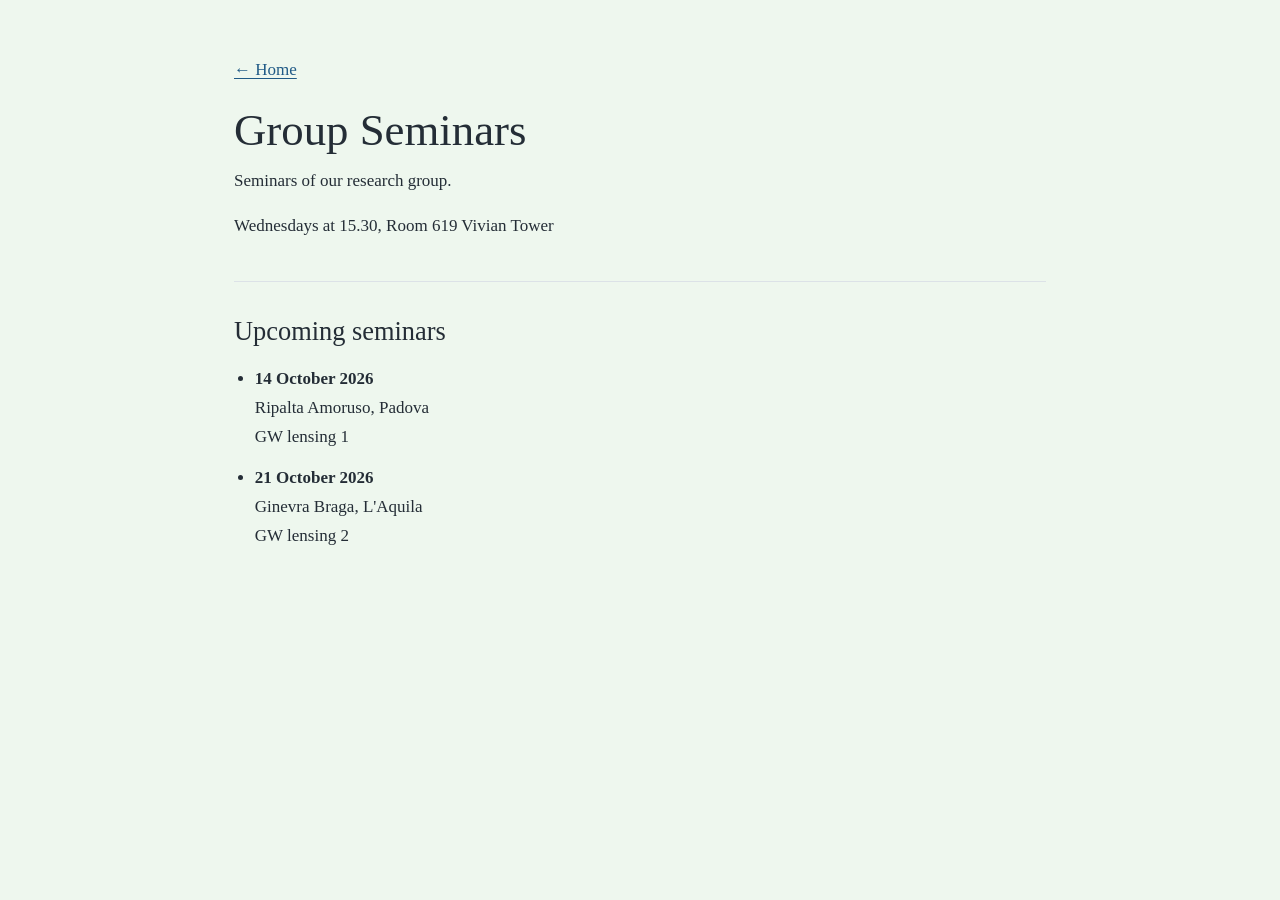
==== seminars.html @ 0da09abc "Update seminars.html" ====
<!DOCTYPE html>
<html lang="en">
<head>
  <meta charset="UTF-8">
  <meta name="viewport" content="width=device-width, initial-scale=1">
  <title>Group Seminars</title>
  <link rel="stylesheet" href="style.css">
</head>
<body>
  <header class="site-header">
    <p><a href="index.html">← Home</a></p>
    <h1>Group Seminars</h1>
    <p>Seminars of our research group.</p>
    <p>Wednesdays at 15.30, Room 619 Vivian Tower</p>
  </header>

<main>
  <section>
    <h2>Upcoming seminars</h2>

    <ul>
      <li>
        <strong>14 October 2026</strong><br>
        Ripalta Amoruso, Padova<br>
        GW lensing 1
      </li>

      <li>
        <strong>21 October 2026</strong><br>
        Ginevra Braga, L'Aquila<br>
        GW lensing 2
      </li>
    </ul>
  </section>
</main>
---- style.css ----
/* Change these colors to personalize the page. No external fonts are needed. */
:root {
  color-scheme: light;
  --background: #eef7ee;
  --text: #242d36;
  --muted: #56616d;
  --link: #205a86;
  --line: #dce2e7;
}

* { box-sizing: border-box; }

html { scroll-padding-top: 1.5rem; }

body {
  max-width: 860px;
  margin: 0 auto;
  padding: 3.5rem 1.5rem 1.5rem;
  background: var(--background);
  color: var(--text);
  font-family: Georgia, "Times New Roman", serif;
  font-size: 1.0625rem;
  line-height: 1.7;
  overflow-wrap: break-word;
}

h1, h2, h3 {
  line-height: 1.3;
  font-weight:  normal;
}

h1 { margin: 0 0 0.5rem; font-size: clamp(2rem, 6vw, 2.8rem); }
h2 { margin: 0 0 1rem; font-size: 1.65rem; }
h3 { margin: 0 0 0.5rem; font-size: 1.2rem; }
p { margin: 0 0 1rem; }

a { color: var(--link); text-underline-offset: 0.2em; }
a:hover { text-decoration-thickness: 2px; }
a:focus-visible { outline: 2px solid var(--link); outline-offset: 4px; }

.affiliation, nav, .muted, footer {
  font-family: -apple-system, BlinkMacSystemFont, "Segoe UI", Arial, sans-serif;
  font-size: 0.9375rem;
}

.affiliation, .muted, footer { color: var(--muted); }

.site-header { padding-bottom: 1.5rem; }
nav { display: flex; flex-wrap: wrap; gap: 0.5rem 1.35rem; margin-top: 1.5rem; }
nav a { padding: 0.25rem 0; }
section { border-top: 1px solid var(--line); padding: 2rem 0; }
section > :last-child { margin-bottom: 0; }
article { margin-top: 1.5rem; }
article p { margin-bottom: 0.4rem; }
ul { padding-left: 1.3rem; }
li { margin-bottom: 0.75rem; }
.publications { list-style: none; padding: 0; }
.publications li { margin-bottom: 1.5rem; }
.publications p { margin-bottom: 0.35rem; }
footer { border-top: 1px solid var(--line); padding-top: 1.25rem; }

.skip-link {
  position: absolute;
  left: 1rem;
  top: -6rem;
  padding: 0.5rem 1rem;
  background: var(--background);
}
.skip-link:focus { top: 0.5rem; }

@media (max-width: 540px) {
  body { padding: 2rem 1.2rem 1rem; }
  nav { gap: 0.4rem 1rem; }
  section { padding: 1.6rem 0; }
}

@media print {
  body { max-width: none; padding: 0; font-size: 11pt; }
  nav, .skip-link { display: none; }
  section { padding: 1rem 0; }
  h2, h3 { break-after: avoid; }
  article, li { break-inside: avoid; }
}
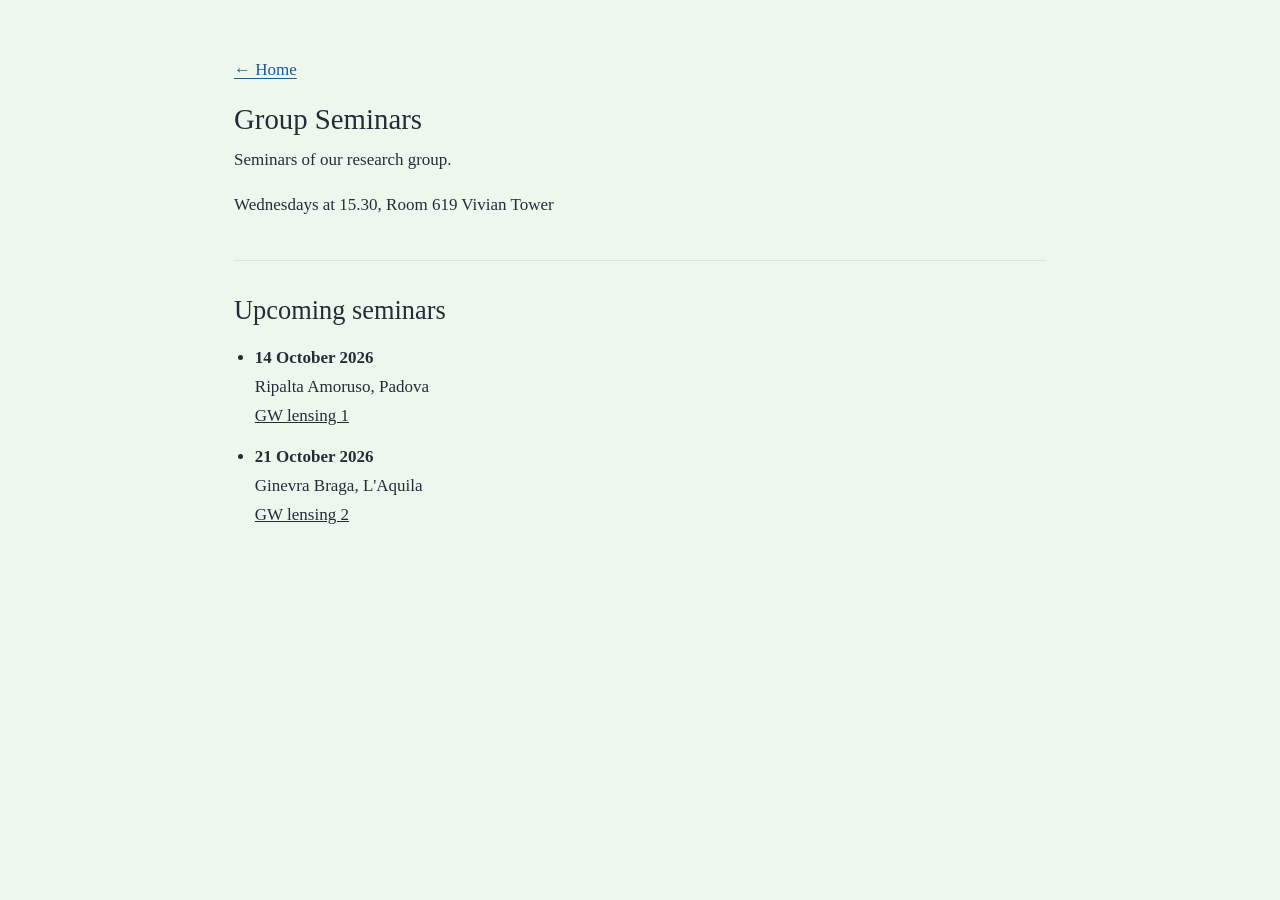
==== commit 06391724: "Update seminars.html" ====
--- a/seminars.html
+++ b/seminars.html
@@ -21,13 +21,13 @@
     <ul>
       <li>
         <strong>14 October 2026</strong><br>
-        Ripalta Amoruso, Padova<br>
+        Ripalta Amoruso, Padova<br><span style="text-decoration: underline;">
         GW lensing 1
       </li>
 
       <li>
         <strong>21 October 2026</strong><br>
-        Ginevra Braga, L'Aquila<br>
+        Ginevra Braga, L'Aquila<br><span style="text-decoration: underline;">
         GW lensing 2
       </li>
     </ul>
--- a/style.css
+++ b/style.css
@@ -29,7 +29,7 @@
   font-weight:  normal;
 }
 
-h1 { margin: 0 0 0.5rem; font-size: clamp(2rem, 6vw, 2.8rem); }
+h1 { margin: 0 0 0.5rem; font-size: 1.8rem;  }
 h2 { margin: 0 0 1rem; font-size: 1.65rem; }
 h3 { margin: 0 0 0.5rem; font-size: 1.2rem; }
 p { margin: 0 0 1rem; }
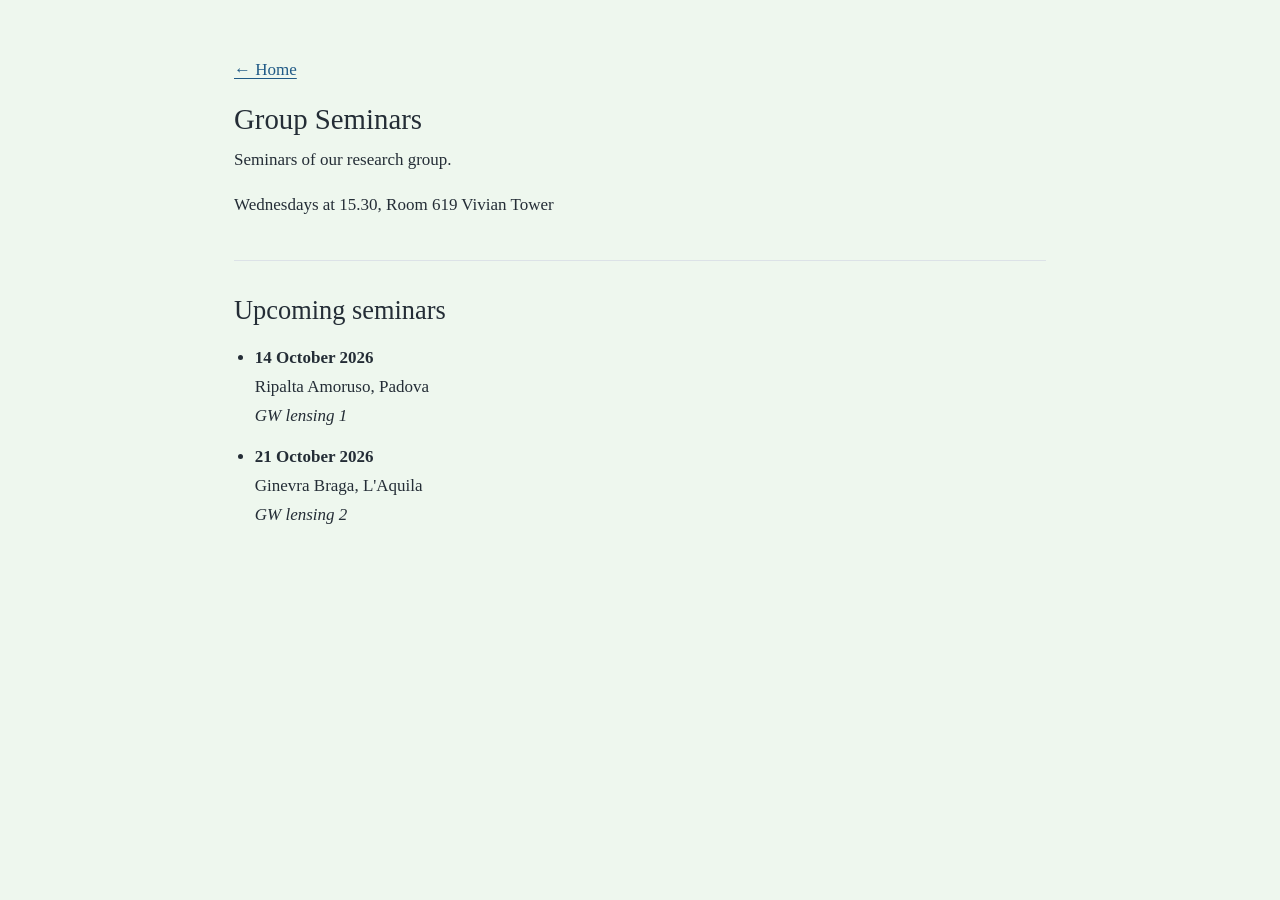
==== commit a8a692dd: "Update seminars.html" ====
--- a/seminars.html
+++ b/seminars.html
@@ -21,14 +21,14 @@
     <ul>
       <li>
         <strong>14 October 2026</strong><br>
-        Ripalta Amoruso, Padova<br><span style="text-decoration: underline;">
-        GW lensing 1
+        Ripalta Amoruso, Padova<br><em>
+        GW lensing 1</em>
       </li>
 
       <li>
         <strong>21 October 2026</strong><br>
-        Ginevra Braga, L'Aquila<br><span style="text-decoration: underline;">
-        GW lensing 2
+        Ginevra Braga, L'Aquila<br><em>
+        GW lensing 2</em>
       </li>
     </ul>
   </section>
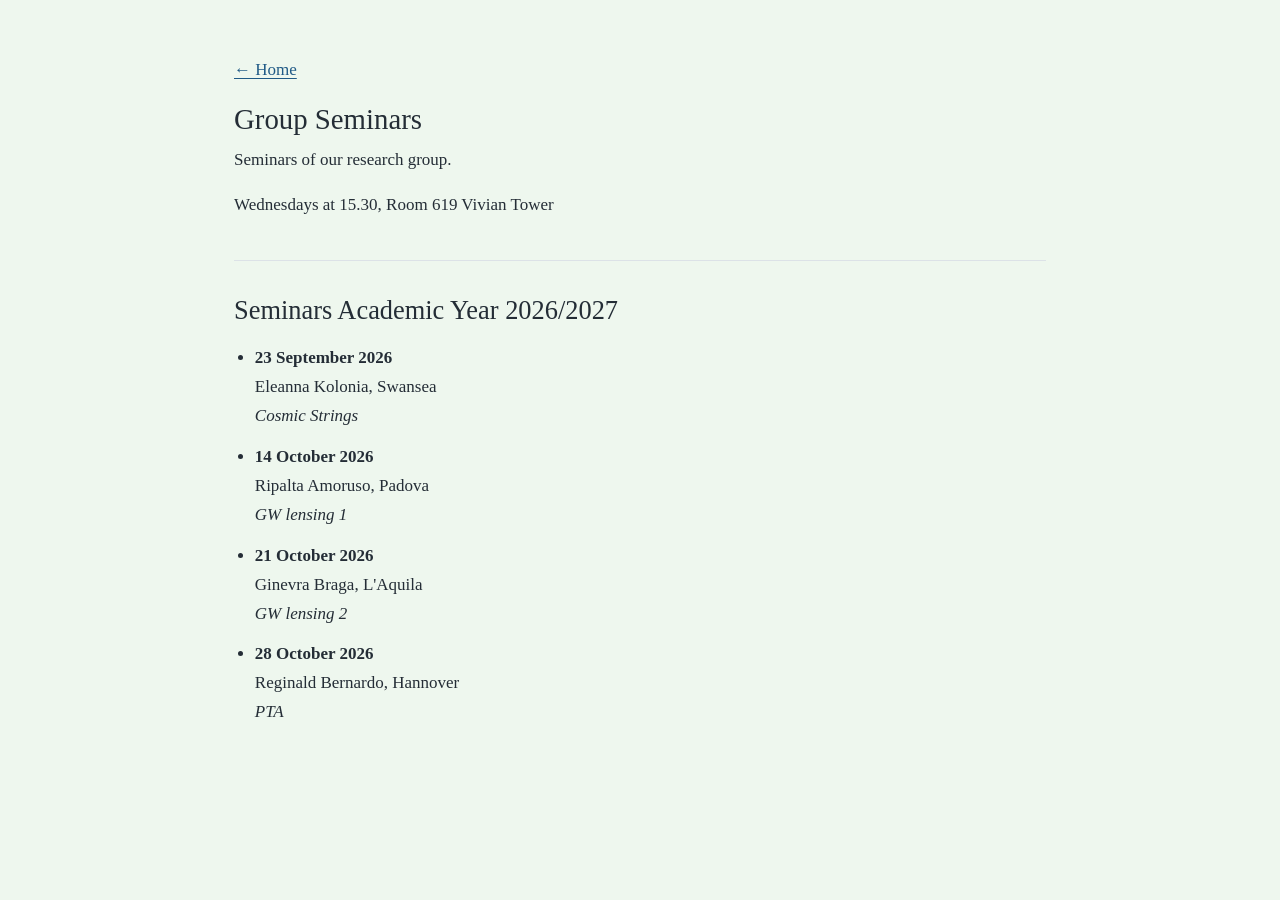
==== commit 0c503b3d: "Update seminar title and add new seminar details" ====
--- a/seminars.html
+++ b/seminars.html
@@ -16,9 +16,15 @@
 
 <main>
   <section>
-    <h2>Upcoming seminars</h2>
+    <h2>Seminars Academic Year 2026/2027</h2>
 
     <ul>
+      <li>
+        <strong>23 September 2026</strong><br>
+        Eleanna Kolonia, Swansea<br><em>
+        Cosmic Strings</em>
+      </li>
+      
       <li>
         <strong>14 October 2026</strong><br>
         Ripalta Amoruso, Padova<br><em>
@@ -30,6 +36,13 @@
         Ginevra Braga, L'Aquila<br><em>
         GW lensing 2</em>
       </li>
+
+      <li>
+        <strong>28 October 2026</strong><br>
+        Reginald Bernardo, Hannover<br><em>
+        PTA</em>
+      </li>
+      
     </ul>
   </section>
 </main>
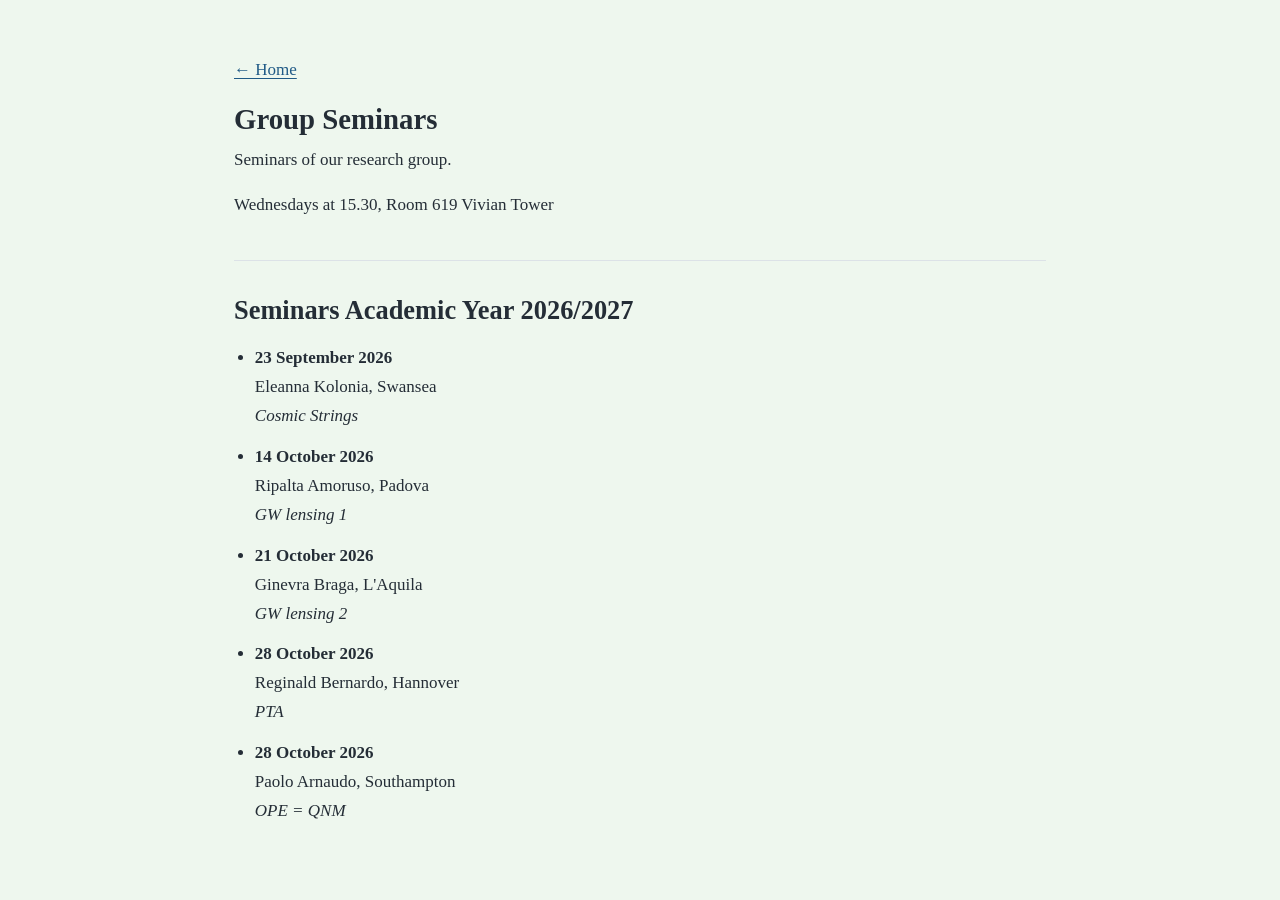
==== commit b6ab888c: "Update seminars.html" ====
--- a/seminars.html
+++ b/seminars.html
@@ -42,6 +42,11 @@
         Reginald Bernardo, Hannover<br><em>
         PTA</em>
       </li>
+      <li>
+        <strong>28 October 2026</strong><br>
+        Paolo Arnaudo, Southampton<br><em>
+        OPE = QNM</em>
+      </li>
       
     </ul>
   </section>
--- a/style.css
+++ b/style.css
@@ -26,14 +26,32 @@
 
 h1, h2, h3 {
   line-height: 1.3;
-  font-weight:  normal;
 }
 
-h1 { margin: 0 0 0.5rem; font-size: 1.8rem;  }
-h2 { margin: 0 0 1rem; font-size: 1.65rem; }
-h3 { margin: 0 0 0.5rem; font-size: 1.2rem; }
-p { margin: 0 0 1rem; }
+h1 {
+  margin: 0 0 0.5rem;
+  font-size: 1.8rem;
+  font-weight: bold;
+}
 
+h2 {
+  margin: 0 0 1rem;
+  font-size: 1.65rem;
+  font-weight: bold;
+}
+
+h3 {
+  margin: 0 0 0.5rem;
+  font-size: 1.2rem;
+  font-weight: bold;
+}
+h4 {
+  font-weight: 600;
+}
+
+p {
+  margin: 0 0 1rem;
+}
 a { color: var(--link); text-underline-offset: 0.2em; }
 a:hover { text-decoration-thickness: 2px; }
 a:focus-visible { outline: 2px solid var(--link); outline-offset: 4px; }
@@ -81,3 +99,20 @@
   h2, h3 { break-after: avoid; }
   article, li { break-inside: avoid; }
 }
+
+
+.subsection {
+  margin-left: 2rem;
+  margin-top: 1.8rem;
+}
+
+.subsection h4 {
+  margin-bottom: 0.5rem;
+  font-size: 1.1rem;
+}
+
+.subsection p {
+  margin-top: 0;
+}
+
+
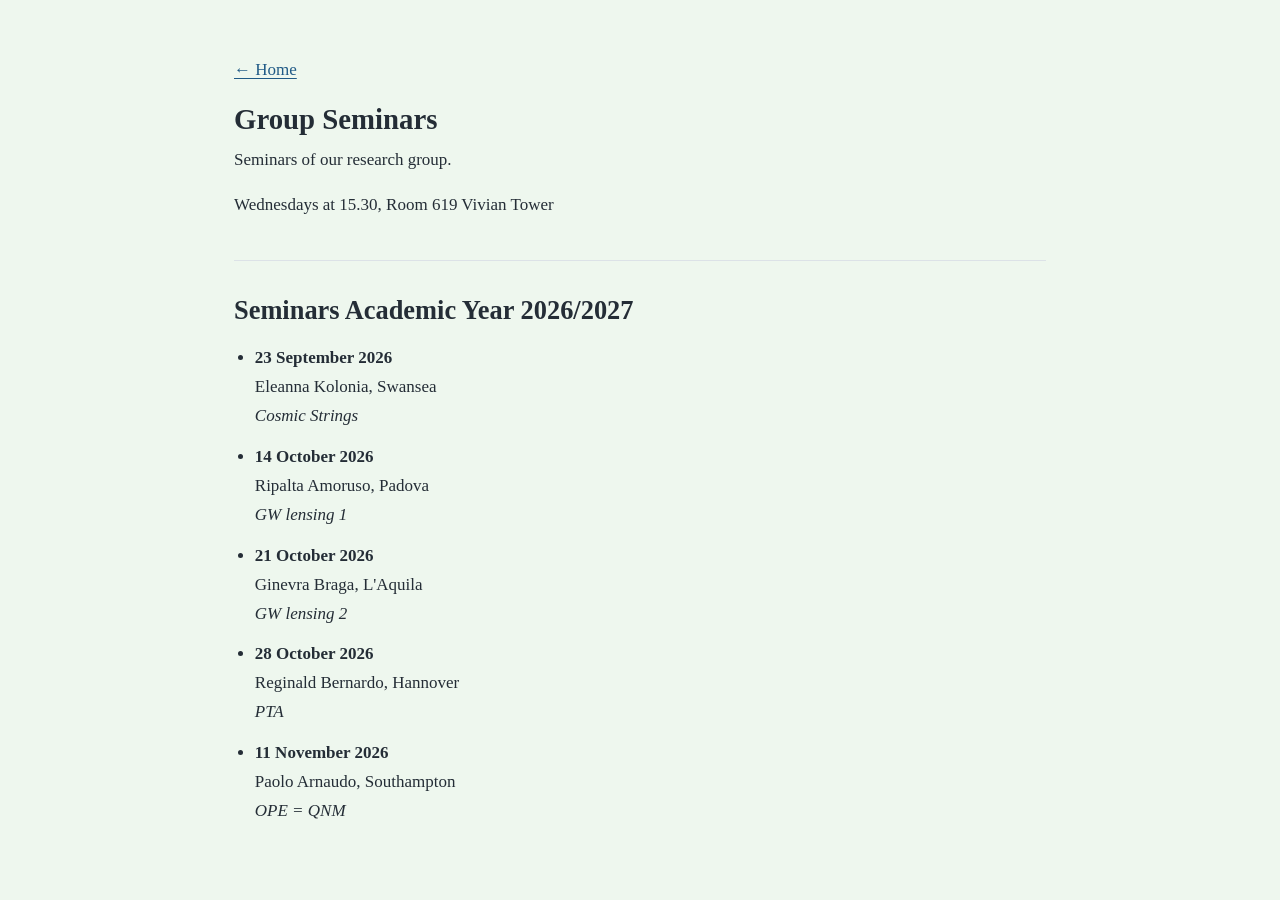
==== commit 7e3914c7: "Update seminar date from October to November 2026" ====
--- a/seminars.html
+++ b/seminars.html
@@ -43,7 +43,7 @@
         PTA</em>
       </li>
       <li>
-        <strong>28 October 2026</strong><br>
+        <strong>11 November 2026</strong><br>
         Paolo Arnaudo, Southampton<br><em>
         OPE = QNM</em>
       </li>
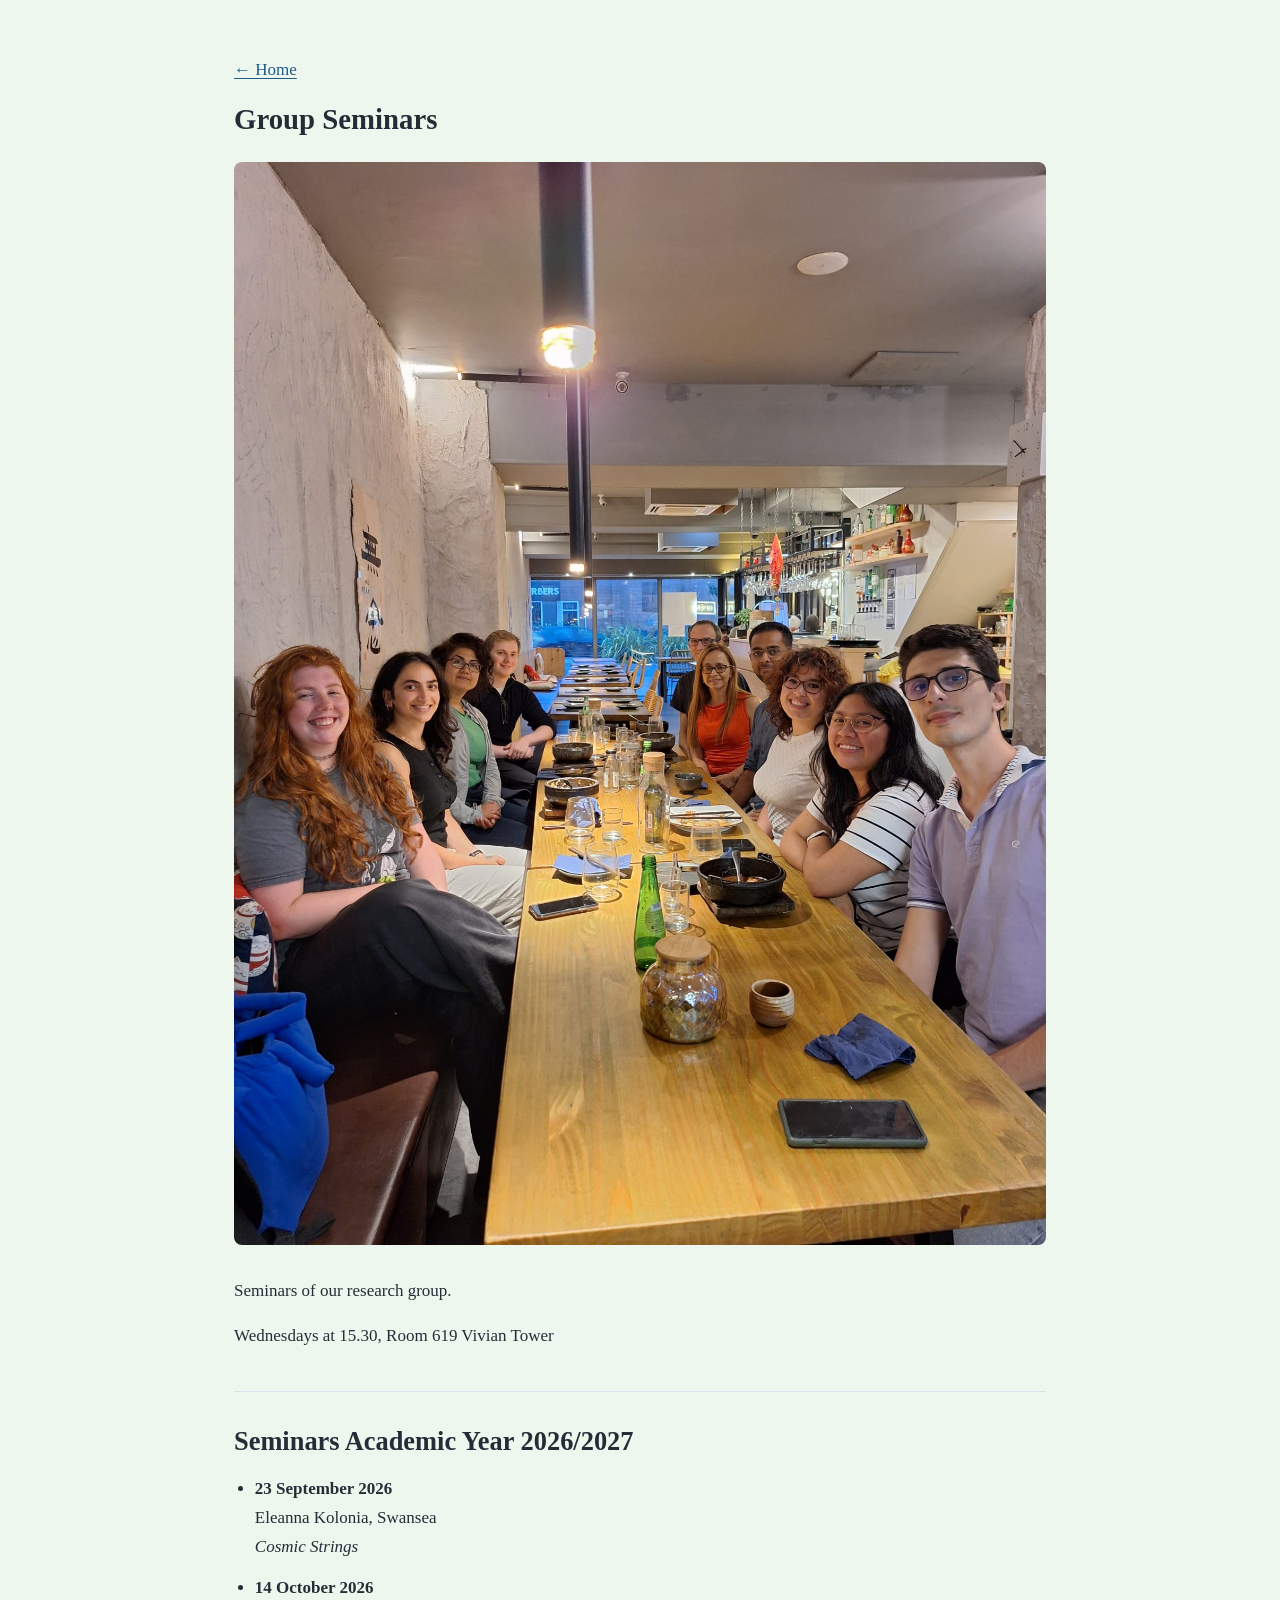
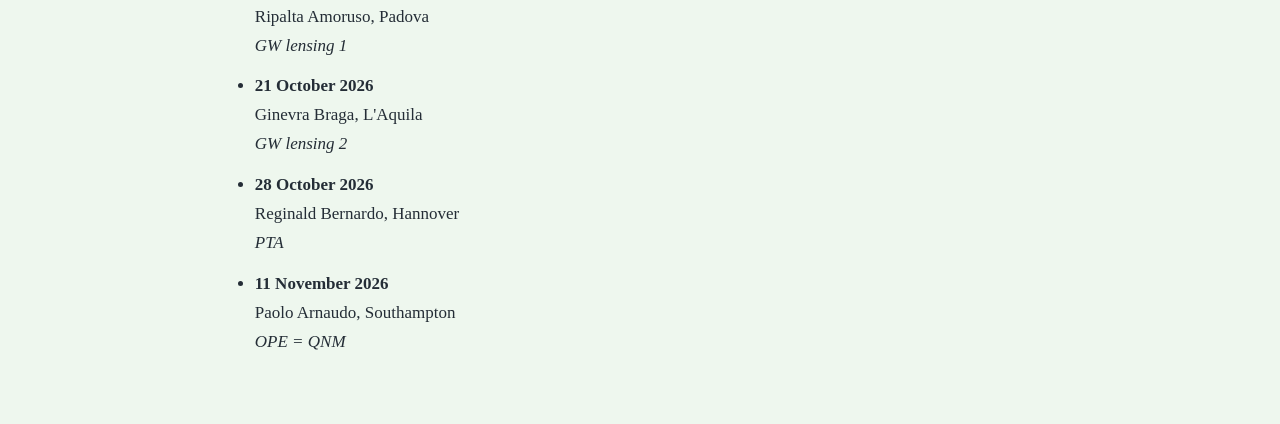
==== commit e574fa8c: "Enhance seminars.html with header and image Added a header with a title, image, and seminar details." ====
--- a/seminars.html
+++ b/seminars.html
@@ -3,13 +3,22 @@
 <head>
   <meta charset="UTF-8">
   <meta name="viewport" content="width=device-width, initial-scale=1">
-  <title>Group Seminars</title>
-  <link rel="stylesheet" href="style.css">
+<title>Group Seminars</title>
+<link rel="stylesheet" href="style.css">
 </head>
+
 <body>
   <header class="site-header">
     <p><a href="index.html">← Home</a></p>
+
     <h1>Group Seminars</h1>
+
+    <img
+      src="images/SwanCGW_2025-08-06_2.jpeg"
+      alt="Swansea cosmology and gravitational-wave group"
+      class="research-image"
+    >
+
     <p>Seminars of our research group.</p>
     <p>Wednesdays at 15.30, Room 619 Vivian Tower</p>
   </header>
--- a/style.css
+++ b/style.css
@@ -115,4 +115,11 @@
   margin-top: 0;
 }
 
-
+.research-image {
+  display: block;
+  width: 850px;
+  max-width: 100%;
+  height: auto;
+  margin: 1.5rem 0 2rem 0;
+  border-radius: 8px;
+}
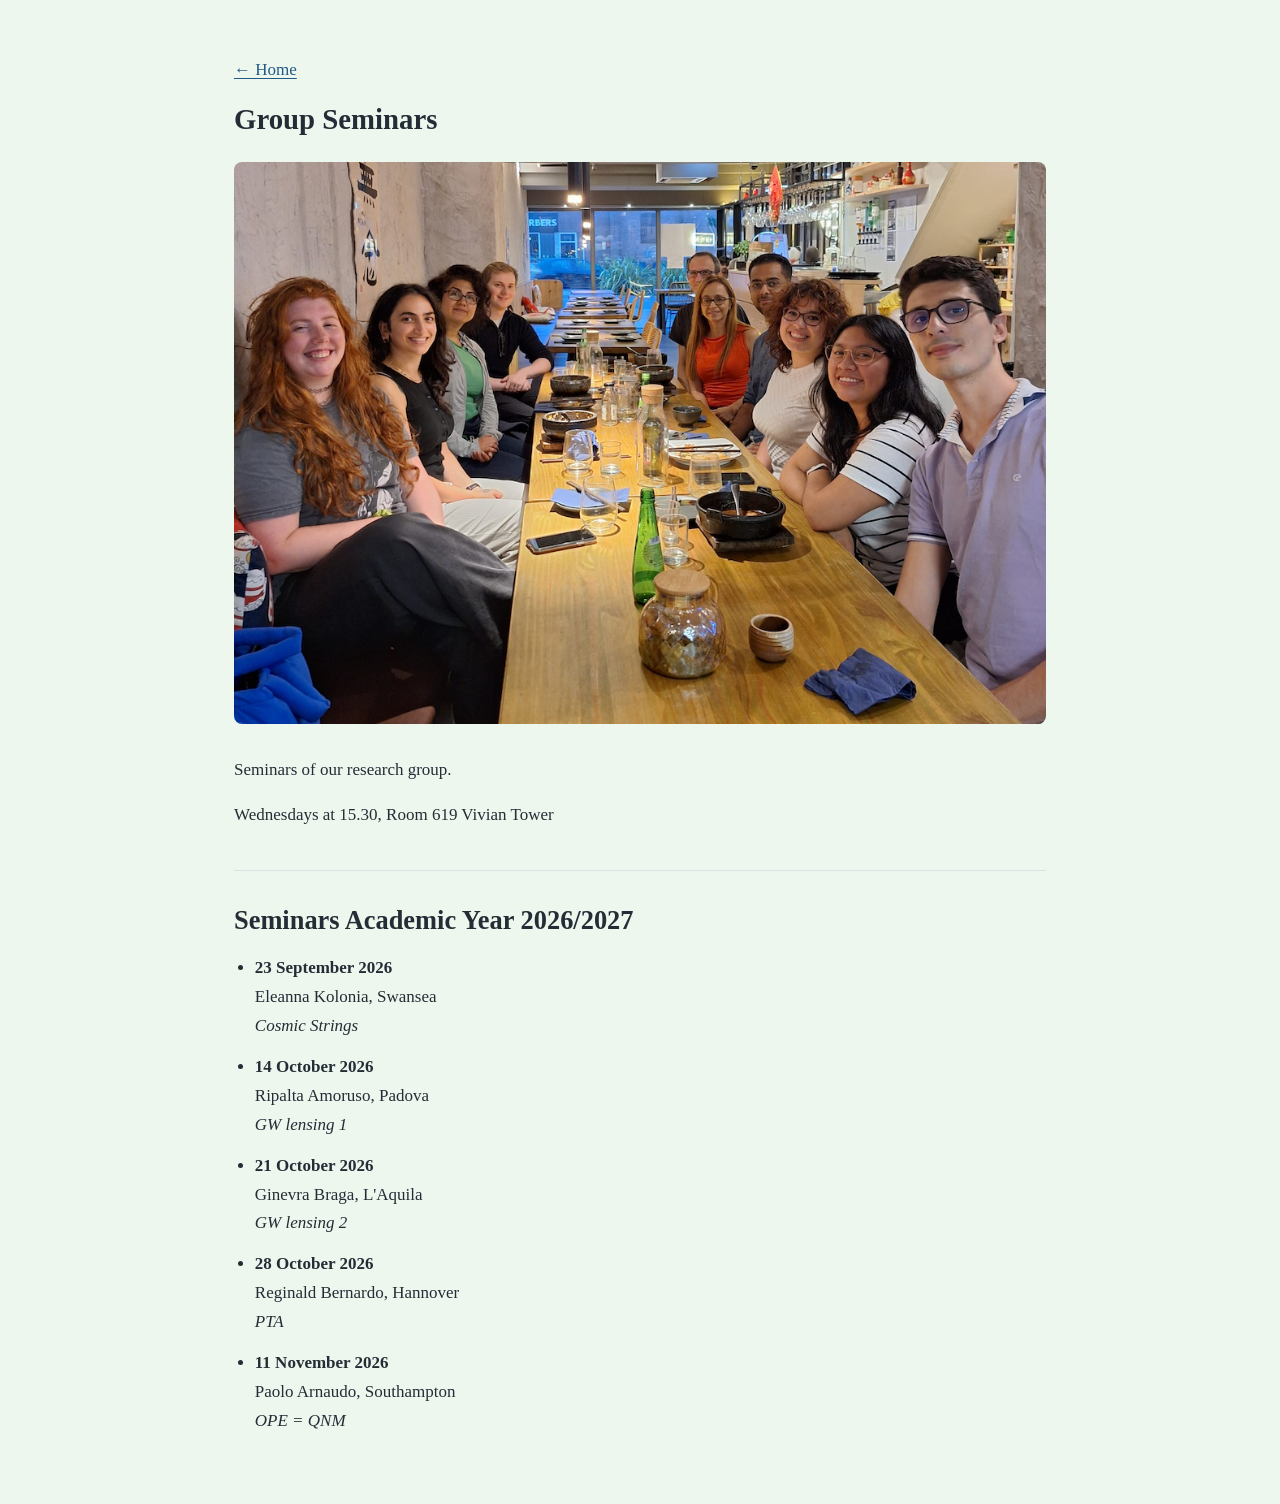
==== commit a445899a: "Update image source for Swansea group seminar" ====
--- a/seminars.html
+++ b/seminars.html
@@ -14,7 +14,7 @@
     <h1>Group Seminars</h1>
 
     <img
-      src="images/SwanCGW_2025-08-06_2.jpeg"
+      src="images/swansea_group.jpeg"
       alt="Swansea cosmology and gravitational-wave group"
       class="research-image"
     >
